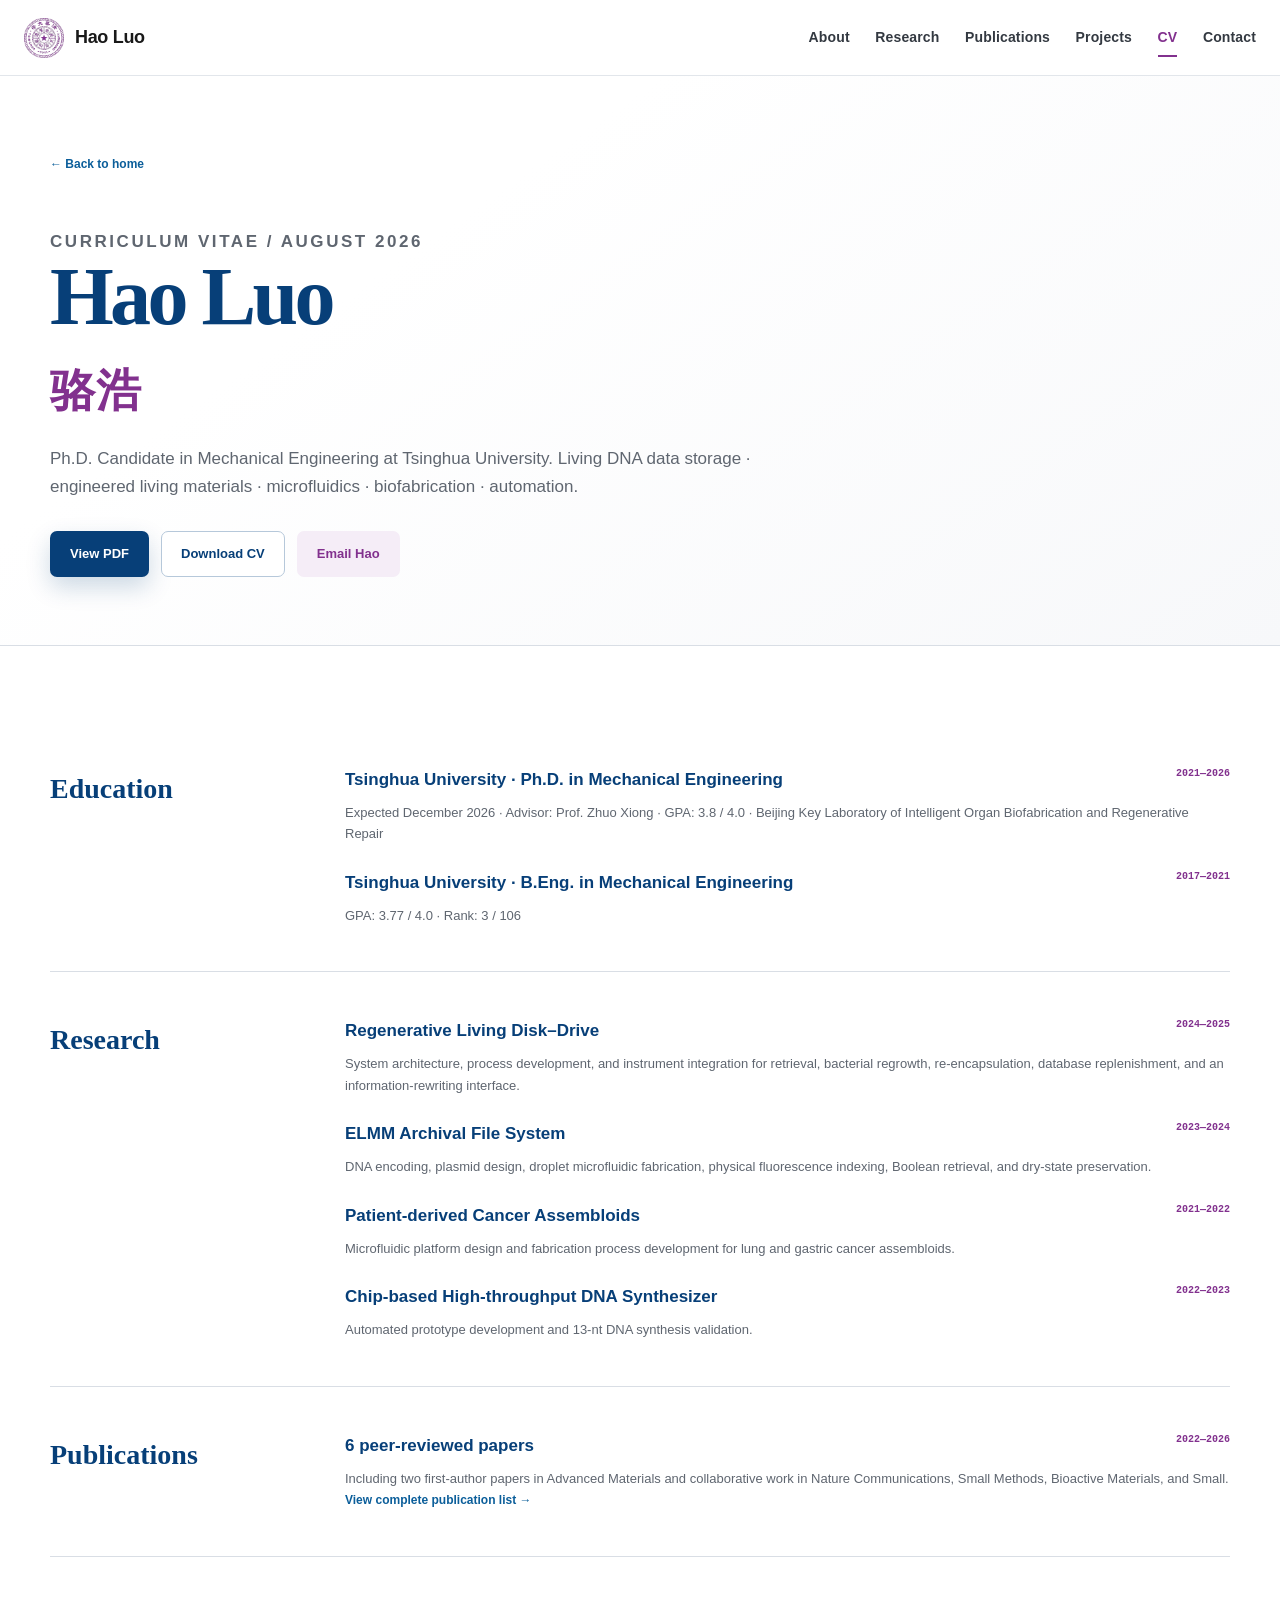
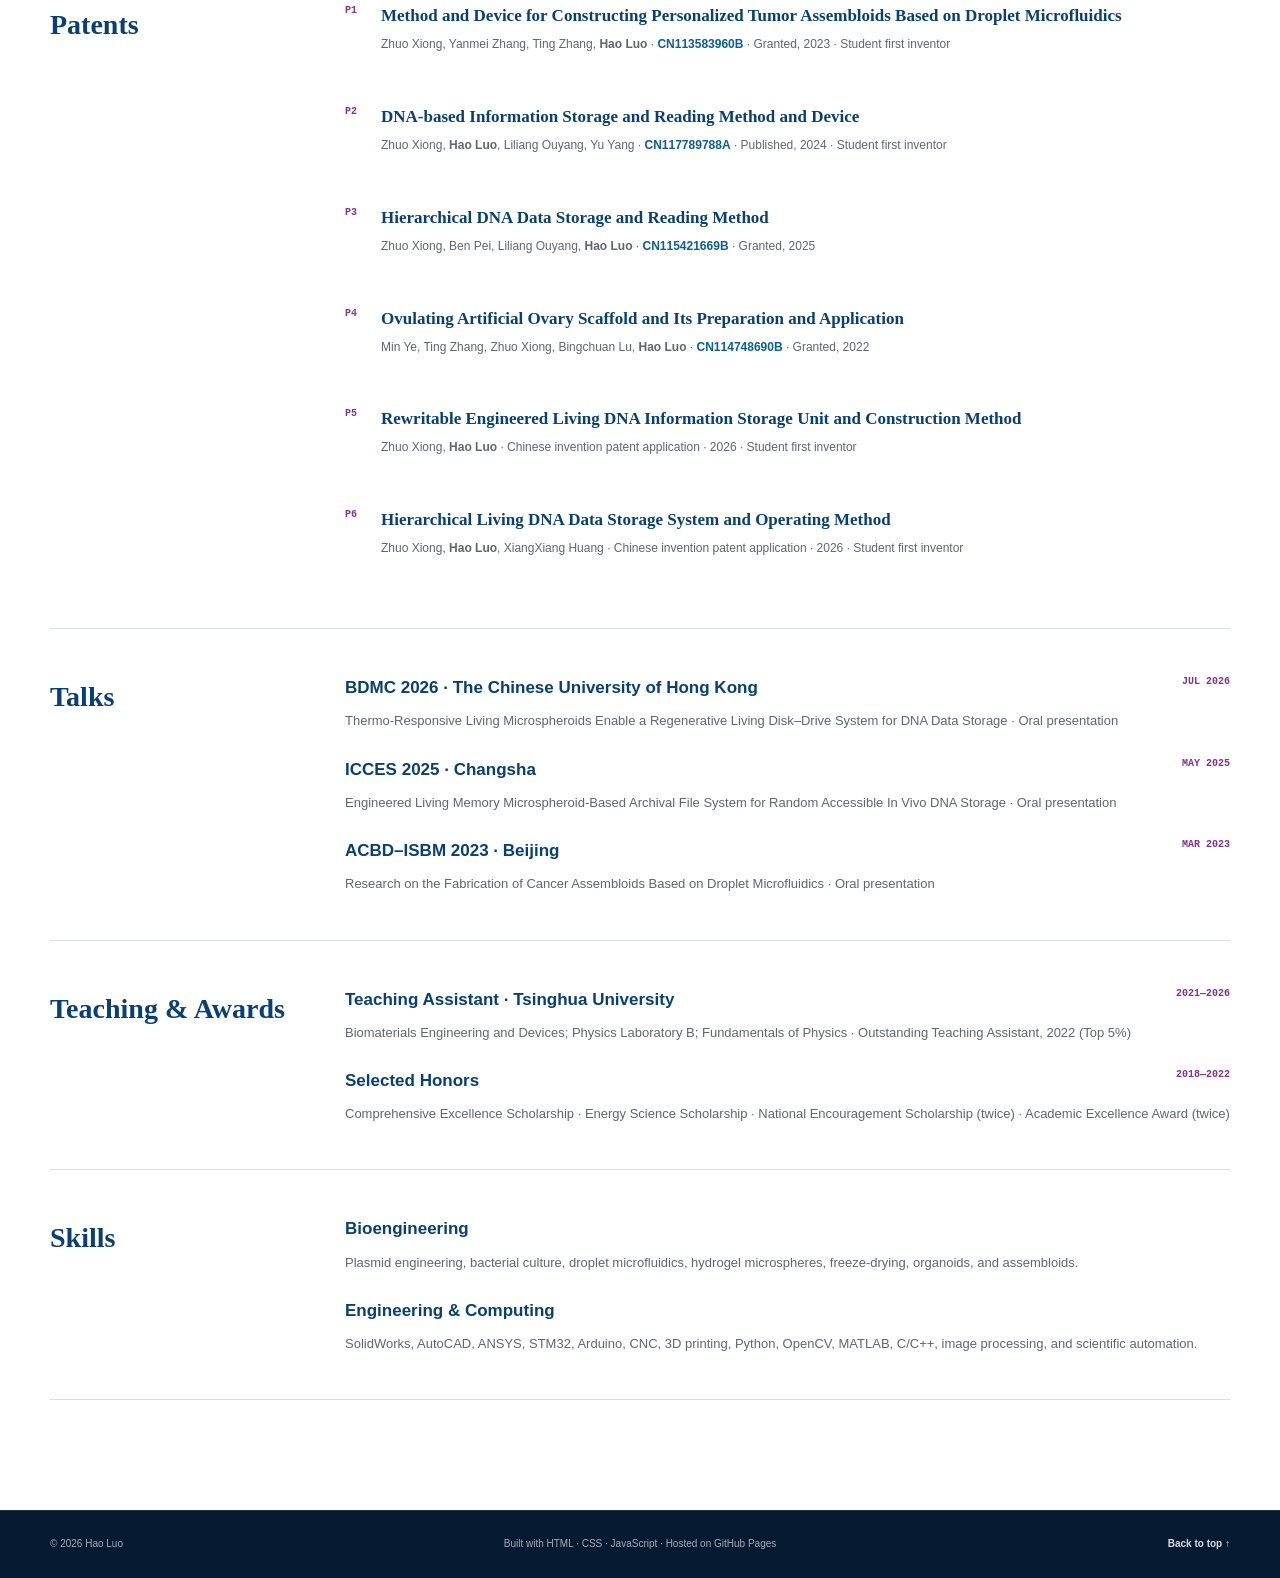
==== cv.html @ 3f329075 "Launch academic research portfolio" ====
<!doctype html>
<html lang="en">
<head>
  <meta charset="utf-8">
  <meta name="viewport" content="width=device-width, initial-scale=1">
  <title>Curriculum Vitae | Hao Luo</title>
  <meta name="description" content="Academic curriculum vitae of Hao Luo, Ph.D. candidate in Mechanical Engineering at Tsinghua University.">
  <link rel="canonical" href="https://charlie-99-max.github.io/cv.html">
  <link rel="icon" href="favicon.png" type="image/png">
  <link rel="stylesheet" href="css/style.css">
</head>
<body>
  <a class="skip-link" href="#main">Skip to content</a>
  <header class="site-header" id="top">
    <div class="nav-wrap">
      <a class="brand" href="index.html" aria-label="Hao Luo home"><img src="assets/images/tsinghua-seal.png" alt="Tsinghua University seal" width="42" height="42"><span>Hao Luo</span></a>
      <button class="menu-toggle" type="button" aria-expanded="false" aria-controls="site-nav"><span class="sr-only">Open menu</span><span></span><span></span><span></span></button>
      <nav class="site-nav" id="site-nav" aria-label="Primary navigation">
        <a href="index.html#about">About</a><a href="index.html#research">Research</a><a href="publications.html">Publications</a><a href="index.html#projects">Projects</a><a class="active" href="cv.html">CV</a><a href="index.html#contact">Contact</a>
      </nav>
    </div>
  </header>
  <main id="main">
    <section class="inner-hero">
      <div class="container reveal">
        <a class="back-link" href="index.html">← Back to home</a>
        <p class="section-index">Curriculum Vitae / August 2026</p>
        <h1>Hao Luo<br><span class="title-zh">骆浩</span></h1>
        <p>Ph.D. Candidate in Mechanical Engineering at Tsinghua University. Living DNA data storage · engineered living materials · microfluidics · biofabrication · automation.</p>
        <div class="cv-actions"><a class="button button-primary" href="assets/cv/Hao_Luo_CV_EN.pdf" target="_blank">View PDF</a><a class="button button-secondary" href="assets/cv/Hao_Luo_CV_EN.pdf" download>Download CV</a><a class="button button-text" href="mailto:longalonga888@163.com">Email Hao</a></div>
      </div>
    </section>
    <section class="inner-content">
      <div class="container">
        <section class="cv-section reveal"><h2>Education</h2><div class="cv-section-content"><article class="cv-entry"><h3>Tsinghua University · Ph.D. in Mechanical Engineering</h3><span class="cv-date">2021—2026</span><p>Expected December 2026 · Advisor: Prof. Zhuo Xiong · GPA: 3.8 / 4.0 · Beijing Key Laboratory of Intelligent Organ Biofabrication and Regenerative Repair</p></article><article class="cv-entry"><h3>Tsinghua University · B.Eng. in Mechanical Engineering</h3><span class="cv-date">2017—2021</span><p>GPA: 3.77 / 4.0 · Rank: 3 / 106</p></article></div></section>
        <section class="cv-section reveal"><h2>Research</h2><div class="cv-section-content"><article class="cv-entry"><h3>Regenerative Living Disk–Drive</h3><span class="cv-date">2024—2025</span><p>System architecture, process development, and instrument integration for retrieval, bacterial regrowth, re-encapsulation, database replenishment, and an information-rewriting interface.</p></article><article class="cv-entry"><h3>ELMM Archival File System</h3><span class="cv-date">2023—2024</span><p>DNA encoding, plasmid design, droplet microfluidic fabrication, physical fluorescence indexing, Boolean retrieval, and dry-state preservation.</p></article><article class="cv-entry"><h3>Patient-derived Cancer Assembloids</h3><span class="cv-date">2021—2022</span><p>Microfluidic platform design and fabrication process development for lung and gastric cancer assembloids.</p></article><article class="cv-entry"><h3>Chip-based High-throughput DNA Synthesizer</h3><span class="cv-date">2022—2023</span><p>Automated prototype development and 13-nt DNA synthesis validation.</p></article></div></section>
        <section class="cv-section reveal"><h2>Publications</h2><div class="cv-section-content"><article class="cv-entry"><h3>6 peer-reviewed papers</h3><span class="cv-date">2022—2026</span><p>Including two first-author papers in Advanced Materials and collaborative work in Nature Communications, Small Methods, Bioactive Materials, and Small. <a class="text-link" href="publications.html">View complete publication list →</a></p></article></div></section>
        <section class="cv-section reveal" id="patents"><h2>Patents</h2><div class="cv-section-content patent-list">
          <article class="patent-entry"><h3>Method and Device for Constructing Personalized Tumor Assembloids Based on Droplet Microfluidics</h3><p>Zhuo Xiong, Yanmei Zhang, Ting Zhang, <strong>Hao Luo</strong> · <a href="https://patents.google.com/patent/CN113583960B/en" target="_blank" rel="noopener">CN113583960B</a> · Granted, 2023 · Student first inventor</p></article>
          <article class="patent-entry"><h3>DNA-based Information Storage and Reading Method and Device</h3><p>Zhuo Xiong, <strong>Hao Luo</strong>, Liliang Ouyang, Yu Yang · <a href="https://patents.google.com/patent/CN117789788A/en" target="_blank" rel="noopener">CN117789788A</a> · Published, 2024 · Student first inventor</p></article>
          <article class="patent-entry"><h3>Hierarchical DNA Data Storage and Reading Method</h3><p>Zhuo Xiong, Ben Pei, Liliang Ouyang, <strong>Hao Luo</strong> · <a href="https://patents.google.com/patent/CN115421669B/en" target="_blank" rel="noopener">CN115421669B</a> · Granted, 2025</p></article>
          <article class="patent-entry"><h3>Ovulating Artificial Ovary Scaffold and Its Preparation and Application</h3><p>Min Ye, Ting Zhang, Zhuo Xiong, Bingchuan Lu, <strong>Hao Luo</strong> · <a href="https://patents.google.com/patent/CN114748690B/en" target="_blank" rel="noopener">CN114748690B</a> · Granted, 2022</p></article>
          <article class="patent-entry"><h3>Rewritable Engineered Living DNA Information Storage Unit and Construction Method</h3><p>Zhuo Xiong, <strong>Hao Luo</strong> · Chinese invention patent application · 2026 · Student first inventor</p></article>
          <article class="patent-entry"><h3>Hierarchical Living DNA Data Storage System and Operating Method</h3><p>Zhuo Xiong, <strong>Hao Luo</strong>, XiangXiang Huang · Chinese invention patent application · 2026 · Student first inventor</p></article>
        </div></section>
        <section class="cv-section reveal"><h2>Talks</h2><div class="cv-section-content"><article class="cv-entry"><h3>BDMC 2026 · The Chinese University of Hong Kong</h3><span class="cv-date">JUL 2026</span><p>Thermo-Responsive Living Microspheroids Enable a Regenerative Living Disk–Drive System for DNA Data Storage · Oral presentation</p></article><article class="cv-entry"><h3>ICCES 2025 · Changsha</h3><span class="cv-date">MAY 2025</span><p>Engineered Living Memory Microspheroid-Based Archival File System for Random Accessible In Vivo DNA Storage · Oral presentation</p></article><article class="cv-entry"><h3>ACBD–ISBM 2023 · Beijing</h3><span class="cv-date">MAR 2023</span><p>Research on the Fabrication of Cancer Assembloids Based on Droplet Microfluidics · Oral presentation</p></article></div></section>
        <section class="cv-section reveal"><h2>Teaching & Awards</h2><div class="cv-section-content"><article class="cv-entry"><h3>Teaching Assistant · Tsinghua University</h3><span class="cv-date">2021—2026</span><p>Biomaterials Engineering and Devices; Physics Laboratory B; Fundamentals of Physics · Outstanding Teaching Assistant, 2022 (Top 5%)</p></article><article class="cv-entry"><h3>Selected Honors</h3><span class="cv-date">2018—2022</span><p>Comprehensive Excellence Scholarship · Energy Science Scholarship · National Encouragement Scholarship (twice) · Academic Excellence Award (twice)</p></article></div></section>
        <section class="cv-section reveal"><h2>Skills</h2><div class="cv-section-content"><article class="cv-entry"><h3>Bioengineering</h3><p>Plasmid engineering, bacterial culture, droplet microfluidics, hydrogel microspheres, freeze-drying, organoids, and assembloids.</p></article><article class="cv-entry"><h3>Engineering & Computing</h3><p>SolidWorks, AutoCAD, ANSYS, STM32, Arduino, CNC, 3D printing, Python, OpenCV, MATLAB, C/C++, image processing, and scientific automation.</p></article></div></section>
      </div>
    </section>
  </main>
  <footer class="site-footer"><div class="container footer-grid"><p>© 2026 Hao Luo</p><p>Built with HTML · CSS · JavaScript <span>·</span> Hosted on GitHub Pages</p><a href="#top">Back to top ↑</a></div></footer>
  <script src="js/main.js" defer></script>
</body>
</html>
---- css/style.css ----
:root {
  --purple: #82318e;
  --purple-deep: #5d1f68;
  --purple-soft: #f5edf7;
  --blue: #073f78;
  --link: #0b5e9a;
  --ink: #191919;
  --muted: #5f6670;
  --line: #d9dee5;
  --line-dark: #c7cdd6;
  --surface: #f7f8fa;
  --white: #fff;
  --gold: #b68125;
  --cyan: #267c89;
  --shadow: 0 24px 60px rgba(7, 30, 58, .09);
  --shadow-soft: 0 12px 32px rgba(7, 30, 58, .065);
  --radius: 22px;
  --container: 1180px;
}

* { box-sizing: border-box; }
html { scroll-behavior: smooth; scroll-padding-top: 88px; }
body {
  margin: 0;
  color: var(--ink);
  background: var(--white);
  font-family: Inter, ui-sans-serif, -apple-system, BlinkMacSystemFont, "Segoe UI", "PingFang SC", "Microsoft YaHei", Arial, sans-serif;
  font-size: 16px;
  line-height: 1.65;
  -webkit-font-smoothing: antialiased;
  text-rendering: optimizeLegibility;
}

img { display: block; max-width: 100%; }
a { color: inherit; text-decoration: none; }
button, input, textarea { font: inherit; }
button { color: inherit; }
::selection { color: var(--white); background: var(--purple); }

.container { width: min(calc(100% - 48px), var(--container)); margin-inline: auto; }
.sr-only {
  position: absolute; width: 1px; height: 1px; padding: 0; margin: -1px;
  overflow: hidden; clip: rect(0, 0, 0, 0); white-space: nowrap; border: 0;
}
.skip-link {
  position: fixed; z-index: 1000; top: 10px; left: 10px; padding: 10px 16px;
  color: var(--white); background: var(--blue); border-radius: 6px; transform: translateY(-150%);
}
.skip-link:focus { transform: translateY(0); }

.site-header {
  position: fixed; z-index: 100; inset: 0 0 auto; height: 76px;
  background: rgba(255, 255, 255, .9); border-bottom: 1px solid rgba(217, 222, 229, .75);
  backdrop-filter: blur(18px); -webkit-backdrop-filter: blur(18px);
  transition: box-shadow .25s ease, height .25s ease;
}
.site-header.scrolled { height: 68px; box-shadow: 0 8px 30px rgba(13, 28, 46, .07); }
.nav-wrap { width: min(calc(100% - 48px), 1280px); height: 100%; margin-inline: auto; display: flex; align-items: center; gap: 30px; }
.brand { display: inline-flex; align-items: center; gap: 11px; margin-right: auto; font-weight: 760; letter-spacing: -.02em; }
.brand img { width: 40px; height: 40px; object-fit: contain; }
.brand span { font-size: 18px; }
.site-nav { display: flex; align-items: center; gap: clamp(18px, 2vw, 30px); }
.site-nav a { position: relative; color: #333941; font-size: 14px; font-weight: 620; letter-spacing: .01em; }
.site-nav a::after { content: ""; position: absolute; right: 0; bottom: -8px; left: 0; height: 2px; background: var(--purple); transform: scaleX(0); transition: transform .2s ease; }
.site-nav a:hover, .site-nav a.active { color: var(--purple); }
.site-nav a:hover::after, .site-nav a.active::after { transform: scaleX(1); }
.language-switch { display: inline-flex; align-items: center; gap: 5px; margin-left: 8px; color: #90959d; font-size: 12px; }
.lang-button { padding: 5px 2px; color: #8a9099; background: transparent; border: 0; cursor: pointer; font-size: 12px; font-weight: 700; }
.lang-button:hover, .lang-button.active { color: var(--purple); }
.menu-toggle { display: none; width: 42px; height: 42px; padding: 9px; background: transparent; border: 0; cursor: pointer; }
.menu-toggle > span:not(.sr-only) { display: block; width: 22px; height: 2px; margin: 5px auto; background: var(--ink); transition: transform .2s ease, opacity .2s ease; }

.hero { position: relative; min-height: max(730px, 100svh); padding: 150px 0 90px; overflow: hidden; background: linear-gradient(145deg, #fff 40%, #f8fafc 100%); }
.hero::before {
  content: ""; position: absolute; inset: 0; opacity: .26; pointer-events: none;
  background-image: linear-gradient(rgba(7, 63, 120, .09) 1px, transparent 1px), linear-gradient(90deg, rgba(7, 63, 120, .09) 1px, transparent 1px);
  background-size: 58px 58px; mask-image: linear-gradient(to right, transparent 0, black 56%, transparent 100%);
}
.hero-glow { position: absolute; border-radius: 50%; filter: blur(2px); pointer-events: none; }
.hero-glow-one { top: 14%; right: 3%; width: 410px; height: 410px; background: radial-gradient(circle, rgba(130, 49, 142, .12), transparent 68%); }
.hero-glow-two { bottom: -100px; left: 25%; width: 440px; height: 440px; background: radial-gradient(circle, rgba(11, 94, 154, .09), transparent 70%); }
.hero-grid { position: relative; z-index: 2; display: grid; grid-template-columns: minmax(0, 1.25fr) minmax(330px, .75fr); gap: clamp(60px, 9vw, 125px); align-items: center; }
.eyebrow, .section-index { margin: 0 0 18px; color: var(--purple); font-size: 12px; font-weight: 780; letter-spacing: .15em; text-transform: uppercase; }
.hero h1 { margin: 0; font-family: Georgia, "Times New Roman", "Noto Serif SC", serif; font-size: clamp(58px, 7.2vw, 92px); font-weight: 600; line-height: .95; letter-spacing: -.055em; }
.hero h1 > span { display: inline-block; margin-left: 13px; color: var(--purple); font-family: "Songti SC", "Noto Serif SC", Georgia, serif; font-size: .37em; font-weight: 600; letter-spacing: .03em; vertical-align: .34em; }
.hero-role { margin: 26px 0 22px; color: var(--blue); font-size: clamp(19px, 2.1vw, 25px); font-weight: 630; line-height: 1.45; letter-spacing: -.015em; white-space: pre-line; }
.hero-focus { display: flex; align-items: center; gap: 10px; width: max-content; max-width: 100%; margin-top: 26px; color: var(--purple-deep); font-size: clamp(17px, 1.8vw, 22px); font-weight: 760; }
.focus-dot { position: relative; width: 11px; height: 11px; flex: none; background: var(--purple); border-radius: 50%; box-shadow: 0 0 0 6px var(--purple-soft); }
.hero-keywords { margin: 10px 0 0; color: var(--muted); font-size: 14px; font-weight: 570; letter-spacing: .025em; }
.hero-statement { max-width: 660px; margin: 28px 0 0; color: #393f48; font-family: Georgia, "Times New Roman", serif; font-size: clamp(19px, 2vw, 24px); line-height: 1.48; letter-spacing: -.014em; }
.hero-actions { display: flex; flex-wrap: wrap; align-items: center; gap: 12px; margin-top: 34px; }
.button { display: inline-flex; align-items: center; justify-content: center; min-height: 46px; padding: 11px 19px; border: 1px solid transparent; border-radius: 7px; font-size: 13px; font-weight: 720; transition: transform .2s ease, box-shadow .2s ease, background .2s ease, color .2s ease; }
.button:hover { transform: translateY(-2px); }
.button-primary { color: var(--white); background: var(--blue); box-shadow: 0 10px 24px rgba(7, 63, 120, .2); }
.button-primary:hover { background: #052f5b; box-shadow: 0 14px 32px rgba(7, 63, 120, .25); }
.button-secondary { color: var(--blue); background: var(--white); border-color: #b6c8da; }
.button-secondary:hover { border-color: var(--blue); }
.button-text { color: var(--purple); background: var(--purple-soft); }
.button-text:hover { background: #ebdaef; }
.social-links { display: flex; flex-wrap: wrap; gap: 10px 22px; margin-top: 28px; }
.social-links a { color: #545b65; font-size: 12px; font-weight: 660; }
.social-links a span { color: var(--link); }
.social-links a:hover { color: var(--link); }
.hero-visual { position: relative; justify-self: end; width: min(100%, 385px); }
.portrait-frame { position: relative; min-height: 490px; padding: 46px 26px 0; overflow: hidden; background: linear-gradient(160deg, #f3f6f9, #fff 72%); border: 1px solid var(--line); border-radius: 190px 190px 28px 28px; box-shadow: var(--shadow); }
.portrait-frame::before { content: ""; position: absolute; inset: 0; border: 1px solid rgba(130, 49, 142, .28); border-radius: inherit; transform: translate(12px, 12px); z-index: -1; }
.portrait-frame img { position: absolute; z-index: 2; right: 50%; bottom: 0; width: 278px; max-width: 80%; height: auto; transform: translateX(50%); filter: saturate(.86) contrast(1.02); }
.portrait-backdrop { position: absolute; inset: 0; color: rgba(7, 63, 120, .15); font-family: ui-monospace, SFMono-Regular, Menlo, monospace; font-size: 12px; font-weight: 700; letter-spacing: .12em; }
.portrait-backdrop::before, .portrait-backdrop::after { content: ""; position: absolute; border: 1px solid rgba(130, 49, 142, .14); border-radius: 50%; }
.portrait-backdrop::before { width: 270px; height: 270px; top: 74px; left: 55px; }
.portrait-backdrop::after { width: 210px; height: 210px; top: 104px; left: 85px; }
.portrait-backdrop span { position: absolute; }
.portrait-backdrop span:nth-child(1) { top: 17%; left: 8%; writing-mode: vertical-rl; }
.portrait-backdrop span:nth-child(2) { top: 10%; right: 10%; color: rgba(130, 49, 142, .19); }
.portrait-backdrop span:nth-child(3) { bottom: 31%; right: 6%; }
.portrait-backdrop span:nth-child(4) { bottom: 12%; left: 6%; color: rgba(130, 49, 142, .19); }
.hero-caption { display: flex; align-items: center; gap: 12px; width: 88%; margin: -2px auto 0; padding: 15px 18px; background: var(--white); border: 1px solid var(--line); border-radius: 0 0 14px 14px; box-shadow: var(--shadow-soft); }
.hero-caption img { width: 42px; height: 42px; flex: none; }
.hero-caption div { display: grid; }
.hero-caption strong { color: var(--purple); font-size: 12px; }
.hero-caption span { color: var(--muted); font-size: 10px; }
.scroll-cue { position: absolute; z-index: 3; bottom: 28px; left: 50%; width: 26px; height: 40px; border: 1px solid #abb3bd; border-radius: 16px; transform: translateX(-50%); }
.scroll-cue span { position: absolute; top: 8px; left: 50%; width: 4px; height: 7px; background: var(--purple); border-radius: 5px; transform: translateX(-50%); animation: scrollCue 1.8s infinite; }
@keyframes scrollCue { 0% { opacity: 0; transform: translate(-50%, -3px); } 35% { opacity: 1; } 100% { opacity: 0; transform: translate(-50%, 10px); } }

.section { padding: 100px 0; }
.section-about { padding-top: 112px; }
.about-grid { display: grid; grid-template-columns: .38fr 1fr; gap: clamp(45px, 8vw, 120px); }
.section-heading h2 { margin: 0; color: var(--blue); font-family: Georgia, "Times New Roman", "Noto Serif SC", serif; font-size: clamp(38px, 4.8vw, 60px); font-weight: 600; line-height: 1.08; letter-spacing: -.035em; }
.section-heading-row { display: flex; align-items: end; justify-content: space-between; gap: 40px; margin-bottom: 48px; }
.section-intro { max-width: 400px; margin: 0 0 5px; color: var(--muted); font-family: Georgia, "Times New Roman", serif; font-size: 17px; line-height: 1.55; }
.about-copy > p { margin: 0; color: #323841; font-family: Georgia, "Times New Roman", "Noto Serif SC", serif; font-size: clamp(19px, 2.15vw, 25px); line-height: 1.6; letter-spacing: -.012em; }
.research-chain { display: flex; flex-wrap: wrap; align-items: center; gap: 10px; margin-top: 38px; padding-top: 26px; border-top: 1px solid var(--line); }
.research-chain span { padding: 7px 11px; color: var(--blue); background: #f0f5fa; border-radius: 5px; font-size: 11px; font-weight: 730; letter-spacing: .04em; text-transform: uppercase; }
.research-chain i { color: #a2a9b2; font-style: normal; }

.stats-band { padding: 35px 0; background: var(--blue); }
.stats-grid { display: grid; grid-template-columns: repeat(4, 1fr); }
.stat { min-height: 110px; padding: 17px 28px; border-left: 1px solid rgba(255, 255, 255, .2); }
.stat:last-child { border-right: 1px solid rgba(255, 255, 255, .2); }
.stat strong { display: block; color: var(--white); font-family: Georgia, "Times New Roman", serif; font-size: 40px; font-weight: 500; line-height: 1.1; }
.stat span { display: block; max-width: 180px; margin-top: 8px; color: rgba(255, 255, 255, .72); font-size: 11px; font-weight: 660; line-height: 1.4; letter-spacing: .06em; text-transform: uppercase; }

.interest-grid { display: grid; grid-template-columns: repeat(4, 1fr); gap: 16px; }
.interest-card { position: relative; min-height: 300px; padding: 25px 23px; overflow: hidden; background: var(--white); border: 1px solid var(--line); border-radius: 14px; transition: transform .25s ease, box-shadow .25s ease, border-color .25s ease; }
.interest-card:hover { transform: translateY(-6px); border-color: #bdc7d2; box-shadow: var(--shadow-soft); }
.card-number { color: #8c929b; font: 700 11px/1 ui-monospace, SFMono-Regular, monospace; letter-spacing: .06em; }
.card-mark { position: absolute; top: 56px; left: 23px; width: 64px; height: 64px; border: 1px solid currentColor; border-radius: 50%; opacity: .75; }
.card-mark::before, .card-mark::after { content: ""; position: absolute; border: 1px solid currentColor; border-radius: 50%; }
.card-mark::before { width: 34px; height: 34px; top: 13px; left: 13px; }
.card-mark::after { width: 7px; height: 7px; top: 27px; left: 27px; background: currentColor; }
.mark-purple { color: var(--purple); }
.mark-blue { color: var(--blue); border-radius: 4px 50% 50%; transform: rotate(12deg); }
.mark-cyan { color: var(--cyan); border-radius: 50% 4px 50% 50%; transform: rotate(-12deg); }
.mark-gold { color: var(--gold); border-style: dashed; }
.interest-card h3 { margin: 122px 0 12px; color: var(--blue); font-size: 18px; line-height: 1.35; }
.interest-card p { margin: 0; color: var(--muted); font-size: 12px; line-height: 1.8; }

.highlights-section { background: var(--surface); }
.highlight { display: grid; grid-template-columns: minmax(0, 1.05fr) minmax(360px, .95fr); gap: 0; margin-bottom: 34px; overflow: hidden; background: var(--white); border: 1px solid var(--line); border-radius: var(--radius); box-shadow: 0 8px 35px rgba(7, 30, 58, .035); }
.highlight:last-child { margin-bottom: 0; }
.highlight-reverse .highlight-media { order: 2; }
.highlight-reverse .highlight-copy { order: 1; }
.highlight-media { position: relative; min-height: 550px; overflow: hidden; background: #edf1f5; }
.highlight-media img { width: 100%; height: 100%; object-fit: contain; padding: 18px; mix-blend-mode: multiply; transition: transform .6s cubic-bezier(.2, .7, .2, 1); }
.highlight:hover .highlight-media img { transform: scale(1.02); }
.highlight:first-of-type .highlight-media img { object-position: center top; }
.image-credit { position: absolute; bottom: 13px; left: 14px; padding: 6px 9px; color: #5e6670; background: rgba(255, 255, 255, .91); border: 1px solid rgba(217, 222, 229, .9); border-radius: 5px; font-size: 9px; font-weight: 700; letter-spacing: .05em; }
.highlight-copy { display: flex; flex-direction: column; justify-content: center; padding: clamp(36px, 5vw, 62px); }
.highlight-number { margin-bottom: 20px; color: var(--purple); font-size: 10px; font-weight: 800; letter-spacing: .13em; text-transform: uppercase; }
.highlight h3 { margin: 0; color: var(--blue); font-family: Georgia, "Times New Roman", serif; font-size: clamp(30px, 3.3vw, 45px); font-weight: 600; line-height: 1.08; letter-spacing: -.035em; }
.highlight-subtitle { margin: 18px 0 0; color: var(--purple); font-size: 15px; font-weight: 680; line-height: 1.45; }
.highlight-copy > p:not(.highlight-subtitle) { margin: 18px 0 0; color: #4e5660; font-size: 14px; line-height: 1.75; }
.process-line { display: flex; flex-wrap: wrap; align-items: center; gap: 7px; margin-top: 23px; }
.process-line span { padding: 6px 8px; color: var(--blue); background: #edf4fa; border-radius: 4px; font-size: 9px; font-weight: 800; letter-spacing: .04em; text-transform: uppercase; }
.process-line i { color: #9aa3ad; font-style: normal; }
.metric-row { display: grid; grid-template-columns: repeat(3, 1fr); gap: 1px; margin-top: 25px; background: var(--line); border: 1px solid var(--line); }
.metric-row > span { min-height: 94px; padding: 12px 11px; background: var(--white); }
.metric-row strong { display: block; color: var(--blue); font-family: Georgia, serif; font-size: 25px; font-weight: 500; line-height: 1.1; }
.metric-row small { display: block; margin-top: 7px; color: var(--muted); font-size: 8px; font-weight: 700; line-height: 1.4; letter-spacing: .04em; text-transform: uppercase; }
.inline-links { display: flex; flex-wrap: wrap; gap: 20px; margin-top: 25px; }
.inline-links a, .text-link { color: var(--link); font-size: 12px; font-weight: 750; }
.inline-links a:hover, .text-link:hover { text-decoration: underline; text-underline-offset: 4px; }
.feature-list { display: grid; gap: 10px; margin: 23px 0 0; padding: 0; list-style: none; }
.feature-list li { position: relative; padding-left: 20px; color: #4e5660; font-size: 13px; }
.feature-list li::before { content: ""; position: absolute; top: .67em; left: 1px; width: 7px; height: 7px; background: var(--purple); border-radius: 50%; }
.contribution-note { display: grid; gap: 4px; margin-top: 25px; padding: 15px 17px; background: var(--purple-soft); border-left: 3px solid var(--purple); }
.contribution-note strong { color: var(--purple-deep); font-size: 10px; letter-spacing: .1em; text-transform: uppercase; }
.contribution-note span { color: #545b65; font-size: 13px; }

.publication-list { border-top: 1px solid var(--line-dark); }
.publication-item { display: grid; grid-template-columns: 125px 1fr; gap: 35px; padding: 40px 5px; border-bottom: 1px solid var(--line); }
.pub-year { color: var(--purple); font: 700 13px/1.4 ui-monospace, SFMono-Regular, monospace; }
.pub-meta { display: flex; flex-wrap: wrap; align-items: center; gap: 12px; color: var(--muted); font-size: 11px; font-weight: 660; letter-spacing: .04em; text-transform: uppercase; }
.tag { display: inline-flex; padding: 5px 7px; color: var(--white); background: var(--purple); border-radius: 4px; font-size: 9px; font-weight: 800; letter-spacing: .08em; }
.pub-main h3 { max-width: 900px; margin: 13px 0 10px; color: var(--blue); font-family: Georgia, "Times New Roman", serif; font-size: clamp(22px, 2.5vw, 31px); font-weight: 600; line-height: 1.3; letter-spacing: -.02em; }
.pub-main p { margin: 0 0 11px; color: var(--muted); font-size: 13px; }
.pub-main p strong { color: var(--ink); }
.pub-main > a { color: var(--link); font: 700 11px/1.4 ui-monospace, SFMono-Regular, monospace; }
.section-link { flex: none; margin-bottom: 9px; color: var(--link); font-size: 13px; font-weight: 740; }
.section-link:hover { text-decoration: underline; text-underline-offset: 5px; }

.project-grid { display: grid; grid-template-columns: repeat(2, 1fr); gap: 18px; }
.project-card { display: flex; flex-direction: column; min-height: 320px; padding: 29px; background: var(--white); border: 1px solid var(--line); border-radius: 14px; transition: transform .25s ease, box-shadow .25s ease; }
.project-card:hover { transform: translateY(-4px); box-shadow: var(--shadow-soft); }
.project-wide { grid-column: 1 / -1; min-height: 280px; background: linear-gradient(112deg, #f7f3f8 0, #fff 60%); border-color: #dfcce2; }
.project-top { display: flex; justify-content: space-between; gap: 15px; color: #7c848e; font: 700 10px/1.4 ui-monospace, SFMono-Regular, monospace; letter-spacing: .08em; }
.project-type { color: var(--purple); }
.project-card h3 { margin: auto 0 13px; color: var(--blue); font-family: Georgia, "Times New Roman", serif; font-size: 29px; font-weight: 600; line-height: 1.15; letter-spacing: -.025em; }
.project-card p { max-width: 790px; margin: 0; color: var(--muted); font-size: 13px; }
.chip-row { display: flex; flex-wrap: wrap; gap: 7px; margin-top: 21px; }
.chip-row span { padding: 5px 8px; color: #46515d; background: #f1f3f6; border-radius: 4px; font-size: 9px; font-weight: 700; letter-spacing: .04em; text-transform: uppercase; }

.experience-section { background: var(--surface); }
.split-layout { display: grid; grid-template-columns: 1fr 1fr; gap: clamp(55px, 9vw, 120px); }
.split-layout .section-heading { margin-bottom: 42px; }
.timeline { position: relative; padding-left: 30px; }
.timeline::before { content: ""; position: absolute; top: 6px; bottom: 8px; left: 5px; width: 1px; background: #bfc7d0; }
.timeline article { position: relative; padding-bottom: 42px; }
.timeline article:last-child { padding-bottom: 0; }
.timeline article::before { content: ""; position: absolute; top: 5px; left: -30px; width: 11px; height: 11px; background: var(--white); border: 3px solid var(--purple); border-radius: 50%; }
.timeline-date, .talk-list article > span { color: var(--purple); font: 750 10px/1.4 ui-monospace, SFMono-Regular, monospace; letter-spacing: .07em; text-transform: uppercase; }
.timeline h3 { margin: 8px 0 3px; color: var(--blue); font-family: Georgia, serif; font-size: 25px; }
.timeline p { margin: 0 0 3px; color: #454c55; font-size: 14px; }
.timeline small { color: var(--muted); font-size: 11px; }
.talk-list { border-top: 1px solid var(--line-dark); }
.talk-list article { padding: 22px 0; border-bottom: 1px solid var(--line); }
.talk-list h3 { margin: 8px 0 8px; color: var(--blue); font-family: Georgia, serif; font-size: 18px; font-weight: 600; line-height: 1.35; }
.talk-list p { margin: 0; color: var(--muted); font-size: 11px; }

.compact-section { padding-top: 95px; }
.three-column-info { display: grid; grid-template-columns: repeat(3, 1fr); border-top: 1px solid var(--line-dark); border-bottom: 1px solid var(--line-dark); }
.info-column { padding: 32px 30px 35px 0; }
.info-column + .info-column { padding-left: 30px; border-left: 1px solid var(--line); }
.info-column h3 { margin: 0 0 25px; color: var(--purple); font-size: 11px; letter-spacing: .12em; text-transform: uppercase; }
.info-entry { display: grid; gap: 3px; margin-bottom: 20px; }
.info-entry strong { color: var(--blue); font-family: Georgia, serif; font-size: 16px; line-height: 1.35; }
.info-entry span { color: var(--muted); font-size: 11px; }
.info-entry small { color: var(--purple); font-size: 10px; font-weight: 700; }

.media-section { background: var(--surface); }
.media-grid { display: grid; grid-template-columns: repeat(4, 1fr); gap: 14px; }
.media-card { display: flex; flex-direction: column; min-height: 260px; padding: 24px; background: var(--white); border: 1px solid var(--line); border-radius: 12px; transition: transform .2s ease, border-color .2s ease, box-shadow .2s ease; }
.media-card:hover { transform: translateY(-5px); border-color: #b7c4d2; box-shadow: var(--shadow-soft); }
.media-card span { color: var(--purple); font-size: 9px; font-weight: 780; letter-spacing: .1em; text-transform: uppercase; }
.media-card h3 { margin: auto 0 20px; color: var(--blue); font-family: Georgia, serif; font-size: 20px; font-weight: 600; line-height: 1.35; }
.media-card i { color: var(--link); font-size: 11px; font-style: normal; font-weight: 750; }

.skills-section { padding-bottom: 110px; }
.skills-section .section-heading { margin-bottom: 48px; }
.skills-grid { display: grid; grid-template-columns: repeat(3, 1fr); gap: 45px; }
.skill-group { padding-top: 23px; border-top: 3px solid var(--blue); }
.skill-group:nth-child(2) { border-color: var(--purple); }
.skill-group:nth-child(3) { border-color: var(--cyan); }
.skill-group h3 { margin: 0 0 12px; color: var(--blue); font-size: 18px; }
.skill-group p { margin: 0; color: var(--muted); font-size: 13px; line-height: 1.85; }

.contact-section { padding: 90px 0; color: var(--white); background: var(--blue); }
.contact-grid { display: grid; grid-template-columns: 1fr .8fr; gap: clamp(50px, 9vw, 120px); align-items: center; }
.section-index.light { color: #d9b4df; }
.contact-section h2 { max-width: 610px; margin: 0; font-family: Georgia, "Times New Roman", "Noto Serif SC", serif; font-size: clamp(42px, 5.6vw, 69px); font-weight: 500; line-height: 1.04; letter-spacing: -.04em; }
.contact-section > .container > div:first-child > p:last-child { max-width: 650px; margin: 25px 0 0; color: rgba(255, 255, 255, .68); font-size: 15px; }
.contact-card { padding: 32px; color: var(--ink); background: var(--white); border-radius: 14px; box-shadow: 0 18px 50px rgba(0, 0, 0, .15); }
.contact-card > p { display: grid; gap: 3px; margin: 0 0 25px; }
.contact-card strong { color: var(--blue); font-family: Georgia, serif; font-size: 23px; }
.contact-card > p span { color: var(--muted); font-size: 11px; }
.contact-email { display: flex; align-items: center; justify-content: space-between; gap: 20px; padding: 15px 0; color: var(--purple); border-top: 1px solid var(--line); border-bottom: 1px solid var(--line); font-size: 14px; font-weight: 720; }
.contact-links { display: flex; flex-wrap: wrap; gap: 10px 18px; margin-top: 20px; }
.contact-links a { color: var(--link); font-size: 10px; font-weight: 750; letter-spacing: .04em; text-transform: uppercase; }

.site-footer { padding: 25px 0; color: #a6adb5; background: #061b31; border-top: 1px solid rgba(255, 255, 255, .1); }
.footer-grid { display: grid; grid-template-columns: 1fr auto 1fr; align-items: center; gap: 25px; }
.footer-grid p { margin: 0; font-size: 10px; }
.footer-grid p:nth-child(2) { text-align: center; }
.footer-grid > a { justify-self: end; color: #d7dde3; font-size: 10px; font-weight: 700; }

.reveal { opacity: 0; transform: translateY(18px); transition: opacity .65s ease, transform .65s ease; transition-delay: var(--delay, 0ms); }
.reveal.visible { opacity: 1; transform: translateY(0); }

/* Inner pages */
.inner-hero { padding: 150px 0 68px; background: linear-gradient(145deg, #fff 35%, var(--surface)); border-bottom: 1px solid var(--line); }
.inner-hero .back-link { display: inline-block; margin-bottom: 28px; color: var(--link); font-size: 12px; font-weight: 720; }
.inner-hero h1 { max-width: 850px; margin: 0; color: var(--blue); font-family: Georgia, serif; font-size: clamp(50px, 7vw, 82px); font-weight: 600; line-height: 1; letter-spacing: -.045em; }
.inner-hero p { max-width: 730px; margin: 25px 0 0; color: var(--muted); font-size: 17px; }
.inner-content { padding: 75px 0 110px; }
.all-pubs .publication-item { grid-template-columns: 110px 1fr; }
.all-pubs .pub-main h3 { font-size: clamp(21px, 2.25vw, 28px); }
.all-pubs .pub-year { display: grid; align-content: start; justify-items: start; gap: 9px; }
.all-pubs .pub-year small { color: var(--muted); font-size: 10px; }
.journal-monogram { display: grid; place-items: center; width: 58px; height: 58px; color: var(--white); background: var(--purple); border-radius: 8px; font-family: Georgia, serif; font-size: 20px; font-weight: 700; letter-spacing: -.02em; box-shadow: 0 8px 20px rgba(130, 49, 142, .18); }
.journal-blue { background: var(--blue); box-shadow: 0 8px 20px rgba(7, 63, 120, .18); }
.journal-cyan { background: var(--cyan); box-shadow: 0 8px 20px rgba(38, 124, 137, .18); }
.title-zh { color: var(--purple); font-family: "Songti SC", "Noto Serif SC", serif; font-size: .55em; letter-spacing: .03em; }
.cv-actions { display: flex; flex-wrap: wrap; gap: 12px; margin-top: 30px; }
.cv-section { display: grid; grid-template-columns: 240px 1fr; gap: 55px; padding: 45px 0; border-bottom: 1px solid var(--line); }
.cv-section h2 { margin: 0; color: var(--blue); font-family: Georgia, serif; font-size: 28px; }
.cv-section-content { display: grid; gap: 24px; }
.cv-entry { display: grid; grid-template-columns: 1fr auto; gap: 8px 25px; }
.cv-entry h3 { margin: 0; color: var(--blue); font-size: 17px; }
.cv-entry .cv-date { color: var(--purple); font: 700 10px/1.5 ui-monospace, monospace; }
.cv-entry p { grid-column: 1 / -1; margin: 0; color: var(--muted); font-size: 13px; }
.patent-list { counter-reset: patent; }
.patent-entry { position: relative; padding: 0 0 24px 36px; }
.patent-entry::before { counter-increment: patent; content: "P" counter(patent); position: absolute; top: 1px; left: 0; color: var(--purple); font: 800 10px/1.5 ui-monospace, monospace; }
.patent-entry h3 { margin: 0 0 5px; color: var(--blue); font-family: Georgia, serif; font-size: 17px; }
.patent-entry p { margin: 0; color: var(--muted); font-size: 12px; }
.patent-entry a { color: var(--link); font-weight: 700; }

@media (max-width: 1020px) {
  .site-nav { gap: 17px; }
  .hero-grid { grid-template-columns: minmax(0, 1.15fr) minmax(280px, .7fr); gap: 48px; }
  .portrait-frame { min-height: 450px; }
  .interest-grid { grid-template-columns: repeat(2, 1fr); }
  .highlight { grid-template-columns: 1fr; }
  .highlight-reverse .highlight-media { order: 1; }
  .highlight-reverse .highlight-copy { order: 2; }
  .highlight-media { min-height: 500px; }
  .media-grid { grid-template-columns: repeat(2, 1fr); }
}

@media (max-width: 820px) {
  .site-header, .site-header.scrolled { height: 68px; }
  .nav-wrap { width: min(calc(100% - 32px), 1280px); gap: 10px; }
  .menu-toggle { display: block; order: 2; }
  .menu-toggle[aria-expanded="true"] > span:nth-child(2) { transform: translateY(7px) rotate(45deg); }
  .menu-toggle[aria-expanded="true"] > span:nth-child(3) { opacity: 0; }
  .menu-toggle[aria-expanded="true"] > span:nth-child(4) { transform: translateY(-7px) rotate(-45deg); }
  .site-nav { position: fixed; top: 67px; right: 0; left: 0; display: grid; gap: 0; padding: 8px 24px 24px; background: rgba(255, 255, 255, .98); border-bottom: 1px solid var(--line); box-shadow: 0 20px 40px rgba(7, 30, 58, .1); transform: translateY(-125%); opacity: 0; pointer-events: none; transition: transform .25s ease, opacity .25s ease; }
  .site-nav.open { transform: translateY(0); opacity: 1; pointer-events: auto; }
  .site-nav a { padding: 13px 0; border-bottom: 1px solid #eef0f3; font-size: 15px; }
  .site-nav a::after { display: none; }
  .language-switch { order: 1; margin: 0 7px 0 0; }
  .brand { order: 0; }
  .hero { min-height: auto; padding: 120px 0 85px; }
  .hero-grid { grid-template-columns: 1fr; }
  .hero-copy { order: 1; }
  .hero-visual { order: 2; justify-self: start; width: min(100%, 310px); margin-inline: auto; }
  .portrait-frame { min-height: 400px; }
  .hero h1 { font-size: clamp(56px, 14vw, 78px); }
  .hero-role { font-size: 19px; }
  .hero-statement { font-size: 20px; }
  .scroll-cue { display: none; }
  .about-grid { grid-template-columns: 1fr; gap: 30px; }
  .stats-grid { grid-template-columns: repeat(2, 1fr); }
  .stat:nth-child(3) { border-top: 1px solid rgba(255, 255, 255, .2); }
  .stat:nth-child(4) { border-top: 1px solid rgba(255, 255, 255, .2); border-right: 1px solid rgba(255, 255, 255, .2); }
  .section-heading-row { align-items: start; flex-direction: column; gap: 20px; }
  .highlight-media { min-height: 430px; }
  .publication-item { grid-template-columns: 75px 1fr; gap: 20px; }
  .split-layout { grid-template-columns: 1fr; }
  .three-column-info { grid-template-columns: 1fr; }
  .info-column, .info-column + .info-column { padding: 28px 0; border-left: 0; border-top: 1px solid var(--line); }
  .info-column:first-child { border-top: 0; }
  .skills-grid { grid-template-columns: 1fr; gap: 30px; }
  .contact-grid { grid-template-columns: 1fr; }
  .footer-grid { grid-template-columns: 1fr auto; }
  .footer-grid p:nth-child(2) { display: none; }
  .cv-section { grid-template-columns: 1fr; gap: 25px; }
}

@media (max-width: 600px) {
  .container { width: min(calc(100% - 32px), var(--container)); }
  .brand img { width: 36px; height: 36px; }
  .brand span { font-size: 16px; }
  .section { padding: 76px 0; }
  .section-heading h2 { font-size: 39px; }
  .hero { padding-top: 104px; }
  .hero-grid { gap: 44px; }
  .hero-visual { width: 270px; }
  .portrait-frame { min-height: 350px; padding-top: 32px; }
  .portrait-frame img { width: 225px; }
  .portrait-backdrop::before { width: 210px; height: 210px; top: 55px; left: 30px; }
  .portrait-backdrop::after { width: 160px; height: 160px; top: 80px; left: 55px; }
  .hero h1 { font-size: 59px; }
  .hero h1 > span { display: block; margin: 12px 0 0; font-size: 25px; vertical-align: baseline; }
  .hero-focus { font-size: 17px; }
  .hero-actions { display: grid; grid-template-columns: 1fr 1fr; }
  .hero-actions .button { min-width: 0; padding-inline: 12px; }
  .hero-actions .button-text { grid-column: 1 / -1; }
  .social-links { gap: 9px 16px; }
  .about-copy > p { font-size: 19px; }
  .research-chain i { display: none; }
  .stats-band { padding: 22px 0; }
  .stat { min-height: 100px; padding: 15px; }
  .stat strong { font-size: 32px; }
  .stat span { font-size: 9px; }
  .interest-grid { grid-template-columns: 1fr; }
  .interest-card { min-height: 265px; }
  .interest-card h3 { margin-top: 106px; }
  .highlight { border-radius: 14px; }
  .highlight-media { min-height: 330px; }
  .highlight-media img { padding: 10px; }
  .highlight-copy { padding: 30px 23px 35px; }
  .highlight h3 { font-size: 32px; }
  .metric-row { grid-template-columns: 1fr; }
  .metric-row > span { min-height: 72px; }
  .publication-item, .all-pubs .publication-item { grid-template-columns: 1fr; gap: 8px; padding: 30px 0; }
  .pub-main h3 { font-size: 22px; }
  .project-grid { grid-template-columns: 1fr; }
  .project-wide { grid-column: auto; }
  .project-card { min-height: 285px; padding: 24px; }
  .media-grid { grid-template-columns: 1fr; }
  .media-card { min-height: 220px; }
  .contact-section { padding: 72px 0; }
  .contact-card { padding: 24px; }
  .contact-email { font-size: 12px; }
  .inner-hero { padding: 120px 0 55px; }
  .inner-content { padding-top: 45px; }
  .cv-entry { grid-template-columns: 1fr; }
  .cv-entry .cv-date { grid-row: 1; }
}

@media (prefers-reduced-motion: reduce) {
  html { scroll-behavior: auto; }
  *, *::before, *::after { animation-duration: .01ms !important; animation-iteration-count: 1 !important; transition-duration: .01ms !important; }
  .reveal { opacity: 1; transform: none; }
}

@media print {
  .site-header, .scroll-cue, .hero-actions, .social-links, .contact-section, .site-footer { display: none !important; }
  .hero { min-height: auto; padding-top: 40px; }
  .section { padding: 35px 0; break-inside: avoid; }
  .reveal { opacity: 1; transform: none; }
}
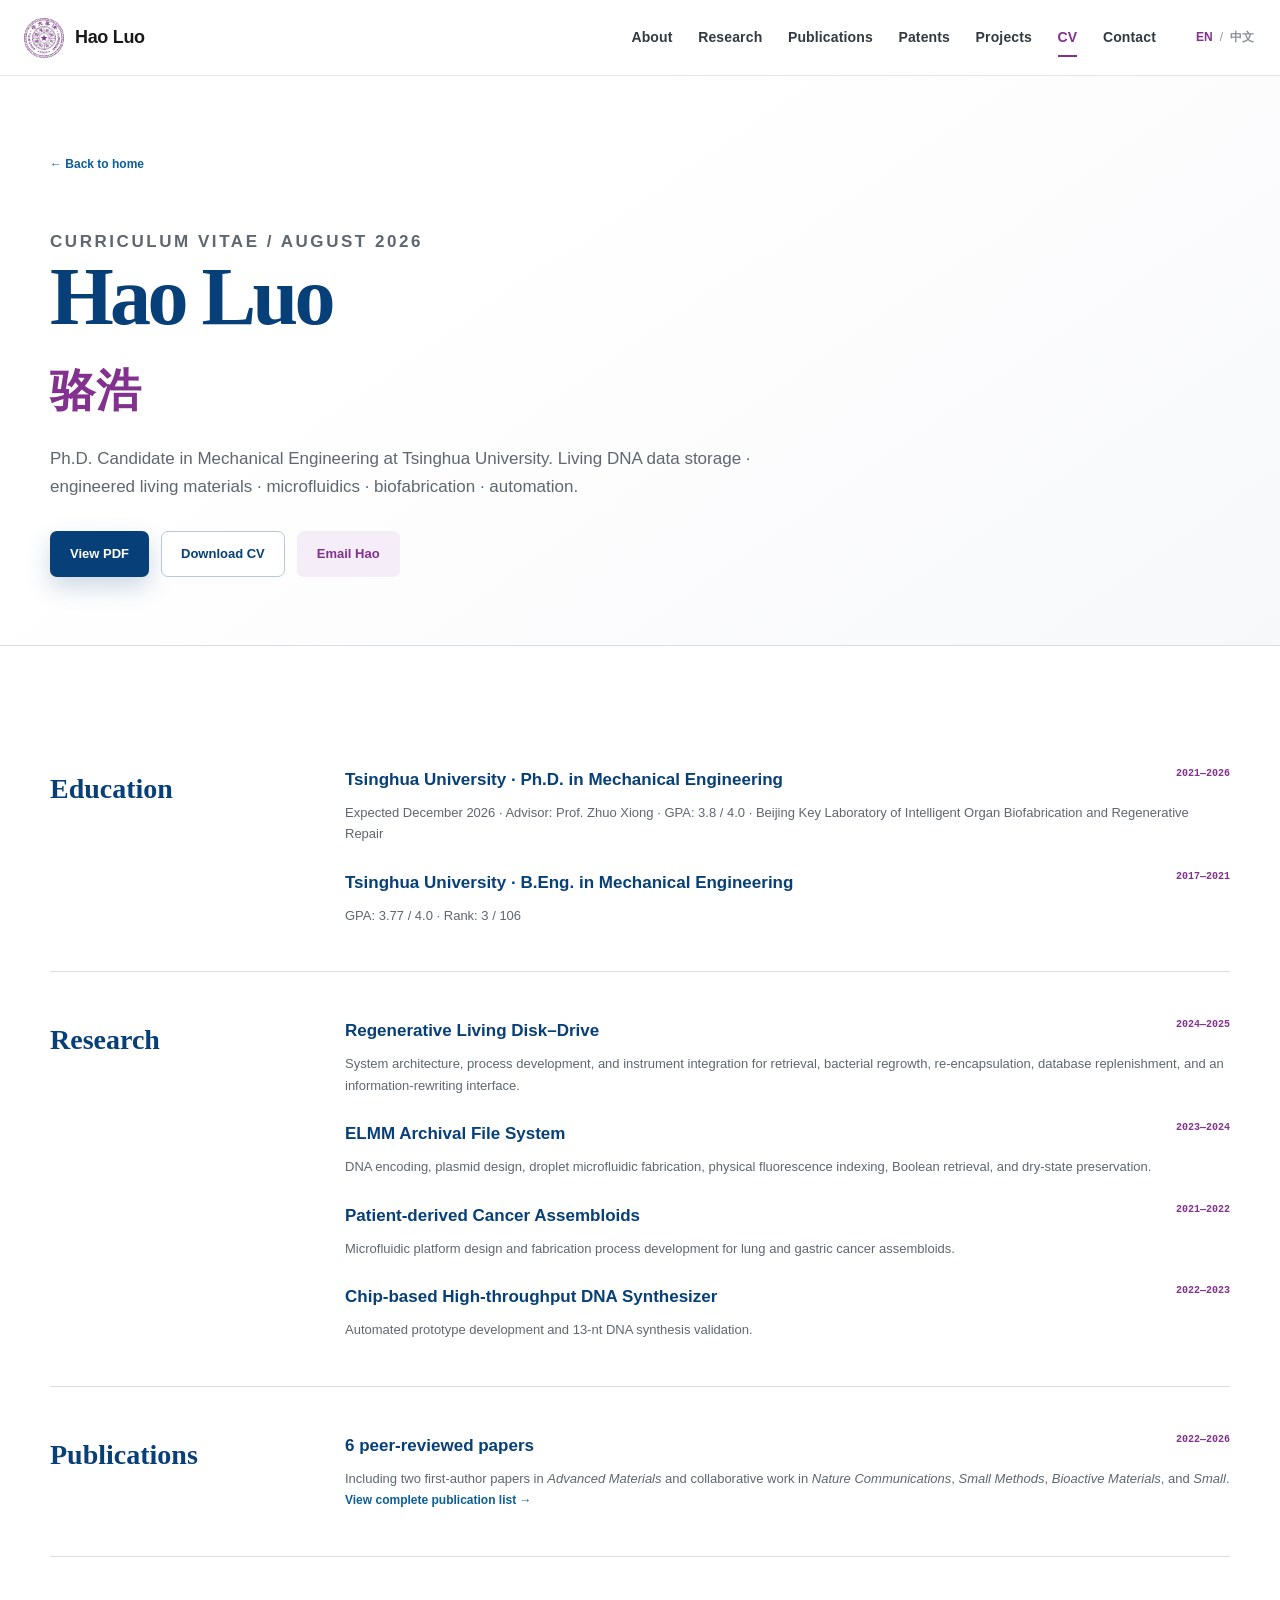
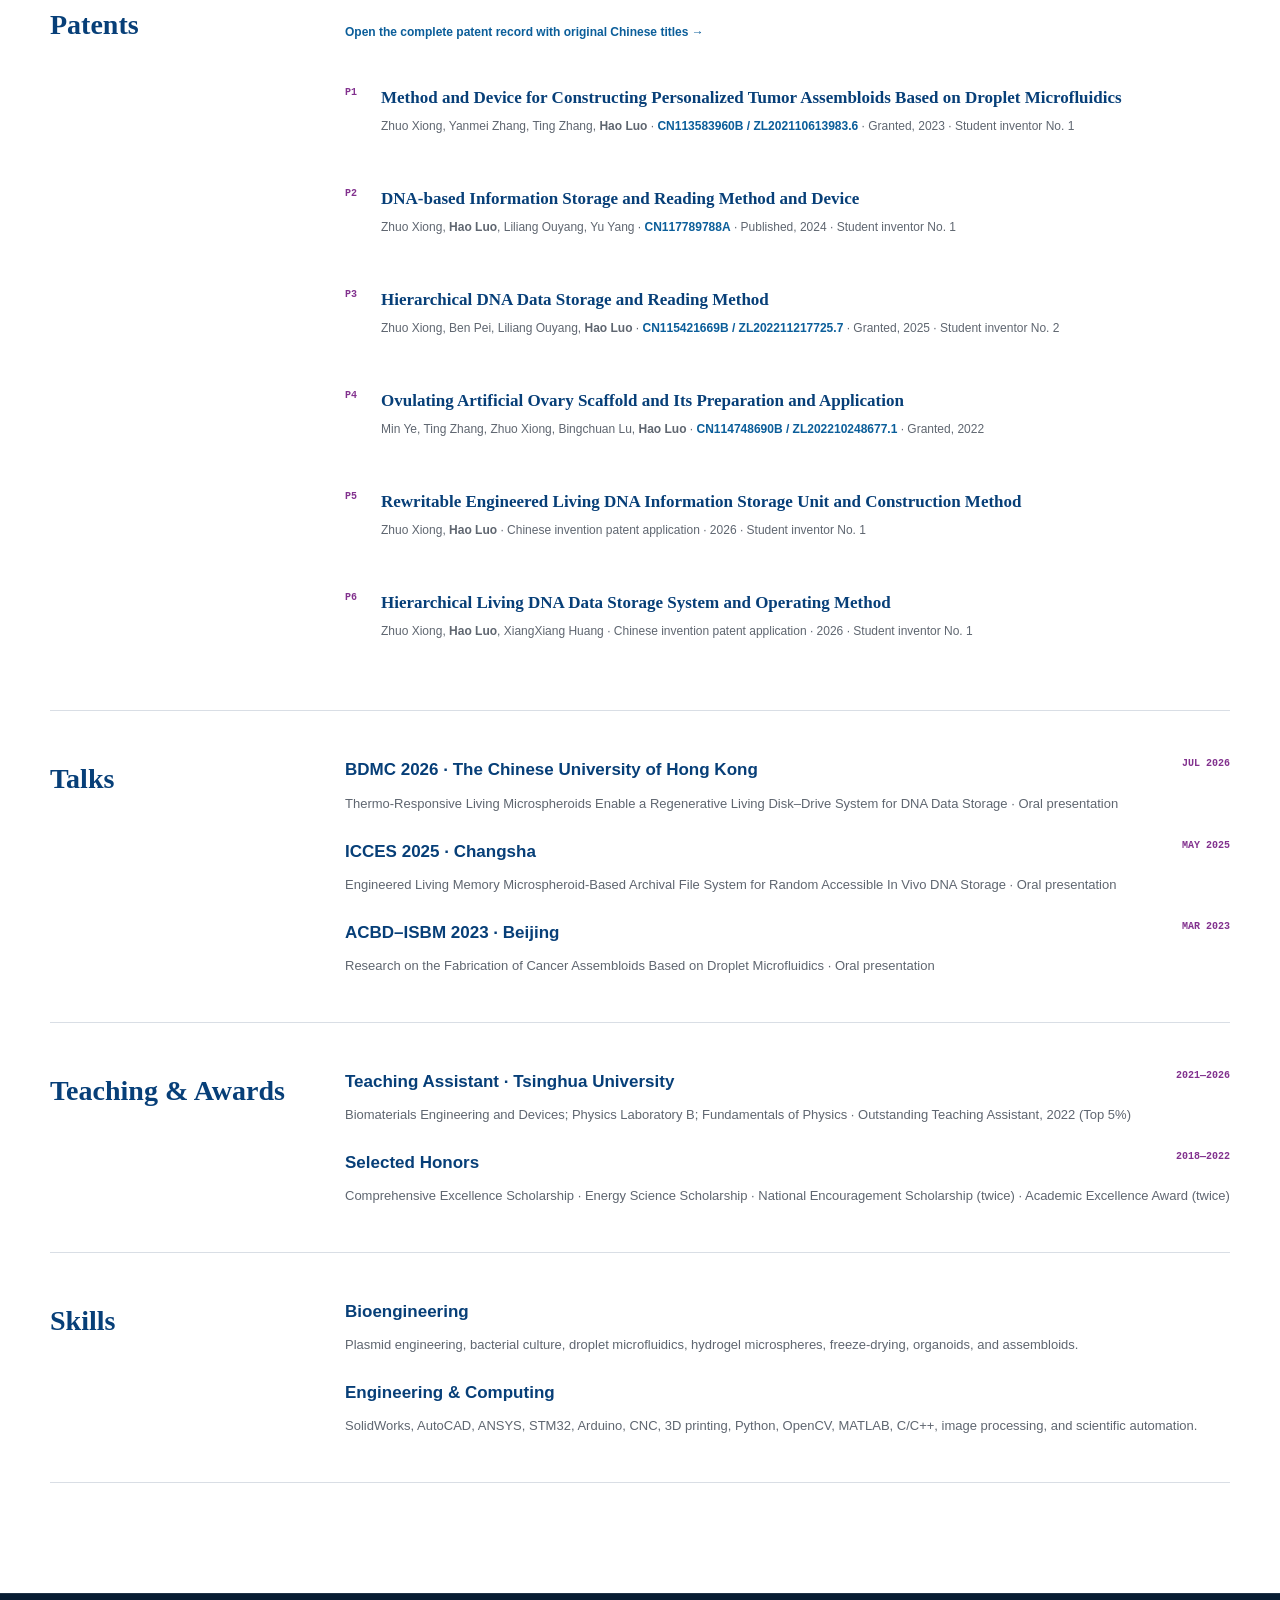
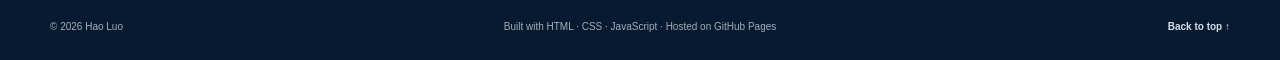
==== commit 84759774: "Complete bilingual academic portfolio records" ====
--- a/cv.html
+++ b/cv.html
@@ -9,47 +9,49 @@
   <link rel="icon" href="favicon.png" type="image/png">
   <link rel="stylesheet" href="css/style.css">
 </head>
-<body>
-  <a class="skip-link" href="#main">Skip to content</a>
+<body data-title-en="Curriculum Vitae | Hao Luo" data-title-zh="个人简历｜骆浩" data-description-en="Academic curriculum vitae of Hao Luo, Ph.D. candidate in Mechanical Engineering at Tsinghua University." data-description-zh="骆浩，清华大学机械工程博士研究生，研究方向为活体 DNA 数据存储、微流控、生物制造与科研装备自动化。">
+  <a class="skip-link" href="#main" data-zh="跳至正文">Skip to content</a>
   <header class="site-header" id="top">
     <div class="nav-wrap">
-      <a class="brand" href="index.html" aria-label="Hao Luo home"><img src="assets/images/tsinghua-seal.png" alt="Tsinghua University seal" width="42" height="42"><span>Hao Luo</span></a>
+      <a class="brand" href="index.html" aria-label="Hao Luo home"><img src="assets/images/tsinghua-seal.png" alt="Tsinghua University seal" width="42" height="42"><span data-zh="骆浩">Hao Luo</span></a>
       <button class="menu-toggle" type="button" aria-expanded="false" aria-controls="site-nav"><span class="sr-only">Open menu</span><span></span><span></span><span></span></button>
       <nav class="site-nav" id="site-nav" aria-label="Primary navigation">
-        <a href="index.html#about">About</a><a href="index.html#research">Research</a><a href="publications.html">Publications</a><a href="index.html#projects">Projects</a><a class="active" href="cv.html">CV</a><a href="index.html#contact">Contact</a>
+        <a href="index.html#about" data-i18n="navAbout">About</a><a href="index.html#research" data-i18n="navResearch">Research</a><a href="publications.html" data-i18n="navPublications">Publications</a><a href="patents.html" data-i18n="navPatents">Patents</a><a href="index.html#projects" data-i18n="navProjects">Projects</a><a class="active" href="cv.html" data-i18n="navCv">CV</a><a href="index.html#contact" data-i18n="navContact">Contact</a>
       </nav>
+      <div class="language-switch" aria-label="Language"><button class="lang-button active" type="button" data-set-lang="en" aria-pressed="true">EN</button><span aria-hidden="true">/</span><button class="lang-button" type="button" data-set-lang="zh" aria-pressed="false">中文</button></div>
     </div>
   </header>
   <main id="main">
     <section class="inner-hero">
       <div class="container reveal">
-        <a class="back-link" href="index.html">← Back to home</a>
-        <p class="section-index">Curriculum Vitae / August 2026</p>
-        <h1>Hao Luo<br><span class="title-zh">骆浩</span></h1>
-        <p>Ph.D. Candidate in Mechanical Engineering at Tsinghua University. Living DNA data storage · engineered living materials · microfluidics · biofabrication · automation.</p>
-        <div class="cv-actions"><a class="button button-primary" href="assets/cv/Hao_Luo_CV_EN.pdf" target="_blank">View PDF</a><a class="button button-secondary" href="assets/cv/Hao_Luo_CV_EN.pdf" download>Download CV</a><a class="button button-text" href="mailto:longalonga888@163.com">Email Hao</a></div>
+        <a class="back-link" href="index.html" data-zh="← 返回首页">← Back to home</a>
+        <p class="section-index" data-zh="个人简历 / 2026 年 8 月">Curriculum Vitae / August 2026</p>
+        <h1><span data-lang-only="en">Hao Luo<br><span class="title-zh">骆浩</span></span><span data-lang-only="zh" hidden>骆浩<br><span class="title-zh">Hao Luo</span></span></h1>
+        <p data-zh="清华大学机械工程博士研究生。核心方向：活体 DNA 数据存储；研究与工程能力覆盖工程化活体材料、微流控、生物制造、机器视觉与科研装备自动化。">Ph.D. Candidate in Mechanical Engineering at Tsinghua University. Living DNA data storage · engineered living materials · microfluidics · biofabrication · automation.</p>
+        <div class="cv-actions"><a class="button button-primary" href="assets/cv/Hao_Luo_CV_EN.pdf" target="_blank" data-zh="查看英文 PDF">View PDF</a><a class="button button-secondary" href="assets/cv/Hao_Luo_CV_EN.pdf" download data-zh="下载英文简历">Download CV</a><a class="button button-text" href="mailto:longalonga888@163.com" data-zh="发送邮件">Email Hao</a></div>
       </div>
     </section>
     <section class="inner-content">
       <div class="container">
-        <section class="cv-section reveal"><h2>Education</h2><div class="cv-section-content"><article class="cv-entry"><h3>Tsinghua University · Ph.D. in Mechanical Engineering</h3><span class="cv-date">2021—2026</span><p>Expected December 2026 · Advisor: Prof. Zhuo Xiong · GPA: 3.8 / 4.0 · Beijing Key Laboratory of Intelligent Organ Biofabrication and Regenerative Repair</p></article><article class="cv-entry"><h3>Tsinghua University · B.Eng. in Mechanical Engineering</h3><span class="cv-date">2017—2021</span><p>GPA: 3.77 / 4.0 · Rank: 3 / 106</p></article></div></section>
-        <section class="cv-section reveal"><h2>Research</h2><div class="cv-section-content"><article class="cv-entry"><h3>Regenerative Living Disk–Drive</h3><span class="cv-date">2024—2025</span><p>System architecture, process development, and instrument integration for retrieval, bacterial regrowth, re-encapsulation, database replenishment, and an information-rewriting interface.</p></article><article class="cv-entry"><h3>ELMM Archival File System</h3><span class="cv-date">2023—2024</span><p>DNA encoding, plasmid design, droplet microfluidic fabrication, physical fluorescence indexing, Boolean retrieval, and dry-state preservation.</p></article><article class="cv-entry"><h3>Patient-derived Cancer Assembloids</h3><span class="cv-date">2021—2022</span><p>Microfluidic platform design and fabrication process development for lung and gastric cancer assembloids.</p></article><article class="cv-entry"><h3>Chip-based High-throughput DNA Synthesizer</h3><span class="cv-date">2022—2023</span><p>Automated prototype development and 13-nt DNA synthesis validation.</p></article></div></section>
-        <section class="cv-section reveal"><h2>Publications</h2><div class="cv-section-content"><article class="cv-entry"><h3>6 peer-reviewed papers</h3><span class="cv-date">2022—2026</span><p>Including two first-author papers in Advanced Materials and collaborative work in Nature Communications, Small Methods, Bioactive Materials, and Small. <a class="text-link" href="publications.html">View complete publication list →</a></p></article></div></section>
-        <section class="cv-section reveal" id="patents"><h2>Patents</h2><div class="cv-section-content patent-list">
-          <article class="patent-entry"><h3>Method and Device for Constructing Personalized Tumor Assembloids Based on Droplet Microfluidics</h3><p>Zhuo Xiong, Yanmei Zhang, Ting Zhang, <strong>Hao Luo</strong> · <a href="https://patents.google.com/patent/CN113583960B/en" target="_blank" rel="noopener">CN113583960B</a> · Granted, 2023 · Student first inventor</p></article>
-          <article class="patent-entry"><h3>DNA-based Information Storage and Reading Method and Device</h3><p>Zhuo Xiong, <strong>Hao Luo</strong>, Liliang Ouyang, Yu Yang · <a href="https://patents.google.com/patent/CN117789788A/en" target="_blank" rel="noopener">CN117789788A</a> · Published, 2024 · Student first inventor</p></article>
-          <article class="patent-entry"><h3>Hierarchical DNA Data Storage and Reading Method</h3><p>Zhuo Xiong, Ben Pei, Liliang Ouyang, <strong>Hao Luo</strong> · <a href="https://patents.google.com/patent/CN115421669B/en" target="_blank" rel="noopener">CN115421669B</a> · Granted, 2025</p></article>
-          <article class="patent-entry"><h3>Ovulating Artificial Ovary Scaffold and Its Preparation and Application</h3><p>Min Ye, Ting Zhang, Zhuo Xiong, Bingchuan Lu, <strong>Hao Luo</strong> · <a href="https://patents.google.com/patent/CN114748690B/en" target="_blank" rel="noopener">CN114748690B</a> · Granted, 2022</p></article>
-          <article class="patent-entry"><h3>Rewritable Engineered Living DNA Information Storage Unit and Construction Method</h3><p>Zhuo Xiong, <strong>Hao Luo</strong> · Chinese invention patent application · 2026 · Student first inventor</p></article>
-          <article class="patent-entry"><h3>Hierarchical Living DNA Data Storage System and Operating Method</h3><p>Zhuo Xiong, <strong>Hao Luo</strong>, XiangXiang Huang · Chinese invention patent application · 2026 · Student first inventor</p></article>
+        <section class="cv-section reveal"><h2 data-zh="教育背景">Education</h2><div class="cv-section-content"><article class="cv-entry"><h3 data-zh="清华大学 · 机械工程博士研究生">Tsinghua University · Ph.D. in Mechanical Engineering</h3><span class="cv-date">2021—2026</span><p data-zh="预计 2026 年 12 月毕业 · 导师：熊卓教授 · GPA：3.8 / 4.0 · 智能器官生物制造与功能重建北京市重点实验室">Expected December 2026 · Advisor: Prof. Zhuo Xiong · GPA: 3.8 / 4.0 · Beijing Key Laboratory of Intelligent Organ Biofabrication and Regenerative Repair</p></article><article class="cv-entry"><h3 data-zh="清华大学 · 机械工程工学学士">Tsinghua University · B.Eng. in Mechanical Engineering</h3><span class="cv-date">2017—2021</span><p data-zh="GPA：3.77 / 4.0 · 专业排名：3 / 106">GPA: 3.77 / 4.0 · Rank: 3 / 106</p></article></div></section>
+        <section class="cv-section reveal"><h2 data-zh="代表性研究贡献">Research</h2><div class="cv-section-content"><article class="cv-entry"><h3 data-zh="可再生 Living Disk–Drive 系统">Regenerative Living Disk–Drive</h3><span class="cv-date">2024—2025</span><p data-zh="负责面向检索、工程菌扩增、再封装、数据库补库与信息改写接口的系统架构、工艺开发和仪器集成。">System architecture, process development, and instrument integration for retrieval, bacterial regrowth, re-encapsulation, database replenishment, and an information-rewriting interface.</p></article><article class="cv-entry"><h3 data-zh="ELMM 归档文件系统">ELMM Archival File System</h3><span class="cv-date">2023—2024</span><p data-zh="开展 DNA 编码、质粒设计、液滴微流控制造、荧光物理索引、布尔检索和干态保存研究。">DNA encoding, plasmid design, droplet microfluidic fabrication, physical fluorescence indexing, Boolean retrieval, and dry-state preservation.</p></article><article class="cv-entry"><h3 data-zh="患者来源肿瘤类组装体">Patient-derived Cancer Assembloids</h3><span class="cv-date">2021—2022</span><p data-zh="面向肺癌与胃癌类组装体研究，主要负责微流控平台设计与制造工艺开发。">Microfluidic platform design and fabrication process development for lung and gastric cancer assembloids.</p></article><article class="cv-entry"><h3 data-zh="芯片式高通量 DNA 合成仪">Chip-based High-throughput DNA Synthesizer</h3><span class="cv-date">2022—2023</span><p data-zh="开发自动化原型并完成 13 nt DNA 合成验证。">Automated prototype development and 13-nt DNA synthesis validation.</p></article></div></section>
+        <section class="cv-section reveal"><h2 data-zh="同行评议论文">Publications</h2><div class="cv-section-content"><article class="cv-entry"><h3 data-zh="6 篇同行评议论文">6 peer-reviewed papers</h3><span class="cv-date">2022—2026</span><p><span data-lang-only="en">Including two first-author papers in <em>Advanced Materials</em> and collaborative work in <em>Nature Communications</em>, <em>Small Methods</em>, <em>Bioactive Materials</em>, and <em>Small</em>. <a class="text-link" href="publications.html">View complete publication list →</a></span><span data-lang-only="zh" hidden>其中 2 篇以第一作者发表于 <em>Advanced Materials</em>，合作论文发表于 <em>Nature Communications</em>、<em>Small Methods</em>、<em>Bioactive Materials</em> 与 <em>Small</em>。<a class="text-link" href="publications.html">查看全部 6 篇论文 →</a></span></p></article></div></section>
+        <section class="cv-section reveal" id="patents"><h2 data-zh="中国发明专利">Patents</h2><div class="cv-section-content patent-list">
+          <p><a class="text-link" href="patents.html" data-zh="查看包含中文原始题名的完整专利记录 →">Open the complete patent record with original Chinese titles →</a></p>
+          <article class="patent-entry"><h3 data-zh="一种基于液滴微流控技术的个性化肿瘤类组装体构建方法及装置">Method and Device for Constructing Personalized Tumor Assembloids Based on Droplet Microfluidics</h3><p data-zh-html="熊卓、张艳梅、张婷、<strong>骆浩</strong> · <a href=&quot;https://patents.google.com/patent/CN113583960B/zh&quot; target=&quot;_blank&quot; rel=&quot;noopener&quot;>CN113583960B / ZL202110613983.6</a> · 2023 年授权 · 学生发明人第 1 位">Zhuo Xiong, Yanmei Zhang, Ting Zhang, <strong>Hao Luo</strong> · <a href="https://patents.google.com/patent/CN113583960B/zh" target="_blank" rel="noopener">CN113583960B / ZL202110613983.6</a> · Granted, 2023 · Student inventor No. 1</p></article>
+          <article class="patent-entry"><h3 data-zh="信息的 DNA 存储、读取方法及装置">DNA-based Information Storage and Reading Method and Device</h3><p data-zh-html="熊卓、<strong>骆浩</strong>、欧阳礼亮、杨宇 · <a href=&quot;https://patents.google.com/patent/CN117789788A/zh&quot; target=&quot;_blank&quot; rel=&quot;noopener&quot;>CN117789788A</a> · 2024 年公开 · 学生发明人第 1 位">Zhuo Xiong, <strong>Hao Luo</strong>, Liliang Ouyang, Yu Yang · <a href="https://patents.google.com/patent/CN117789788A/zh" target="_blank" rel="noopener">CN117789788A</a> · Published, 2024 · Student inventor No. 1</p></article>
+          <article class="patent-entry"><h3 data-zh="DNA 数据分级存储与读取方法">Hierarchical DNA Data Storage and Reading Method</h3><p data-zh-html="熊卓、裴犇、欧阳礼亮、<strong>骆浩</strong> · <a href=&quot;https://patents.google.com/patent/CN115421669B/zh&quot; target=&quot;_blank&quot; rel=&quot;noopener&quot;>CN115421669B / ZL202211217725.7</a> · 2025 年授权 · 学生发明人第 2 位">Zhuo Xiong, Ben Pei, Liliang Ouyang, <strong>Hao Luo</strong> · <a href="https://patents.google.com/patent/CN115421669B/zh" target="_blank" rel="noopener">CN115421669B / ZL202211217725.7</a> · Granted, 2025 · Student inventor No. 2</p></article>
+          <article class="patent-entry"><h3 data-zh="一种可排卵的人工卵巢支架及其制备方法和应用">Ovulating Artificial Ovary Scaffold and Its Preparation and Application</h3><p data-zh-html="叶旻、张婷、熊卓、鲁冰川、<strong>骆浩</strong> · <a href=&quot;https://patents.google.com/patent/CN114748690B/zh&quot; target=&quot;_blank&quot; rel=&quot;noopener&quot;>CN114748690B / ZL202210248677.1</a> · 2022 年授权">Min Ye, Ting Zhang, Zhuo Xiong, Bingchuan Lu, <strong>Hao Luo</strong> · <a href="https://patents.google.com/patent/CN114748690B/zh" target="_blank" rel="noopener">CN114748690B / ZL202210248677.1</a> · Granted, 2022</p></article>
+          <article class="patent-entry"><h3 data-zh="一种可循环改写的工程化活体 DNA 信息存储单元及其构建方法">Rewritable Engineered Living DNA Information Storage Unit and Construction Method</h3><p data-zh-html="熊卓、<strong>骆浩</strong> · 中国发明专利申请 · 2026 · 学生发明人第 1 位">Zhuo Xiong, <strong>Hao Luo</strong> · Chinese invention patent application · 2026 · Student inventor No. 1</p></article>
+          <article class="patent-entry"><h3 data-zh="一种分级活体 DNA 数据存储系统及其运行方法">Hierarchical Living DNA Data Storage System and Operating Method</h3><p data-zh-html="熊卓、<strong>骆浩</strong>、黄想响 · 中国发明专利申请 · 2026 · 学生发明人第 1 位">Zhuo Xiong, <strong>Hao Luo</strong>, XiangXiang Huang · Chinese invention patent application · 2026 · Student inventor No. 1</p></article>
         </div></section>
-        <section class="cv-section reveal"><h2>Talks</h2><div class="cv-section-content"><article class="cv-entry"><h3>BDMC 2026 · The Chinese University of Hong Kong</h3><span class="cv-date">JUL 2026</span><p>Thermo-Responsive Living Microspheroids Enable a Regenerative Living Disk–Drive System for DNA Data Storage · Oral presentation</p></article><article class="cv-entry"><h3>ICCES 2025 · Changsha</h3><span class="cv-date">MAY 2025</span><p>Engineered Living Memory Microspheroid-Based Archival File System for Random Accessible In Vivo DNA Storage · Oral presentation</p></article><article class="cv-entry"><h3>ACBD–ISBM 2023 · Beijing</h3><span class="cv-date">MAR 2023</span><p>Research on the Fabrication of Cancer Assembloids Based on Droplet Microfluidics · Oral presentation</p></article></div></section>
-        <section class="cv-section reveal"><h2>Teaching & Awards</h2><div class="cv-section-content"><article class="cv-entry"><h3>Teaching Assistant · Tsinghua University</h3><span class="cv-date">2021—2026</span><p>Biomaterials Engineering and Devices; Physics Laboratory B; Fundamentals of Physics · Outstanding Teaching Assistant, 2022 (Top 5%)</p></article><article class="cv-entry"><h3>Selected Honors</h3><span class="cv-date">2018—2022</span><p>Comprehensive Excellence Scholarship · Energy Science Scholarship · National Encouragement Scholarship (twice) · Academic Excellence Award (twice)</p></article></div></section>
-        <section class="cv-section reveal"><h2>Skills</h2><div class="cv-section-content"><article class="cv-entry"><h3>Bioengineering</h3><p>Plasmid engineering, bacterial culture, droplet microfluidics, hydrogel microspheres, freeze-drying, organoids, and assembloids.</p></article><article class="cv-entry"><h3>Engineering & Computing</h3><p>SolidWorks, AutoCAD, ANSYS, STM32, Arduino, CNC, 3D printing, Python, OpenCV, MATLAB, C/C++, image processing, and scientific automation.</p></article></div></section>
+        <section class="cv-section reveal"><h2 data-zh="会议报告与交流">Talks</h2><div class="cv-section-content"><article class="cv-entry"><h3 data-zh="BDMC 2026 · 香港中文大学">BDMC 2026 · The Chinese University of Hong Kong</h3><span class="cv-date" data-zh="2026 年 7 月">JUL 2026</span><p><span data-lang-only="en">Thermo-Responsive Living Microspheroids Enable a Regenerative Living Disk–Drive System for DNA Data Storage · Oral presentation</span><span data-lang-only="zh" hidden>“Thermo-Responsive Living Microspheroids Enable a Regenerative Living Disk–Drive System for DNA Data Storage” · 口头报告</span></p></article><article class="cv-entry"><h3 data-zh="ICCES 2025 · 长沙">ICCES 2025 · Changsha</h3><span class="cv-date" data-zh="2025 年 5 月">MAY 2025</span><p><span data-lang-only="en">Engineered Living Memory Microspheroid-Based Archival File System for Random Accessible In Vivo DNA Storage · Oral presentation</span><span data-lang-only="zh" hidden>“Engineered Living Memory Microspheroid-Based Archival File System for Random Accessible In Vivo DNA Storage” · 口头报告</span></p></article><article class="cv-entry"><h3 data-zh="ACBD–ISBM 2023 · 北京">ACBD–ISBM 2023 · Beijing</h3><span class="cv-date" data-zh="2023 年 3 月">MAR 2023</span><p><span data-lang-only="en">Research on the Fabrication of Cancer Assembloids Based on Droplet Microfluidics · Oral presentation</span><span data-lang-only="zh" hidden>“Research on the Fabrication of Cancer Assembloids Based on Droplet Microfluidics” · 口头报告</span></p></article></div></section>
+        <section class="cv-section reveal"><h2 data-zh="教学与奖励">Teaching & Awards</h2><div class="cv-section-content"><article class="cv-entry"><h3 data-zh="清华大学助教">Teaching Assistant · Tsinghua University</h3><span class="cv-date">2021—2026</span><p data-zh="《生物材料工程与器件》《大学物理实验 B》《大学物理基础》· 2022 年获评清华大学优秀助教（全校前 5%）">Biomaterials Engineering and Devices; Physics Laboratory B; Fundamentals of Physics · Outstanding Teaching Assistant, 2022 (Top 5%)</p></article><article class="cv-entry"><h3 data-zh="代表性荣誉">Selected Honors</h3><span class="cv-date">2018—2022</span><p data-zh="综合优秀奖学金 · 能源科学奖学金 · 国家励志奖学金（两次）· 学业优秀奖（两次）">Comprehensive Excellence Scholarship · Energy Science Scholarship · National Encouragement Scholarship (twice) · Academic Excellence Award (twice)</p></article></div></section>
+        <section class="cv-section reveal"><h2 data-zh="专业技能">Skills</h2><div class="cv-section-content"><article class="cv-entry"><h3 data-zh="生物工程">Bioengineering</h3><p data-zh="质粒工程、细菌培养、液滴微流控、水凝胶微球、冻干、类器官与类组装体。">Plasmid engineering, bacterial culture, droplet microfluidics, hydrogel microspheres, freeze-drying, organoids, and assembloids.</p></article><article class="cv-entry"><h3 data-zh="工程与计算">Engineering & Computing</h3><p data-zh="SolidWorks、AutoCAD、ANSYS、STM32、Arduino、CNC、3D 打印、Python、OpenCV、MATLAB、C/C++、图像处理与科研自动化。">SolidWorks, AutoCAD, ANSYS, STM32, Arduino, CNC, 3D printing, Python, OpenCV, MATLAB, C/C++, image processing, and scientific automation.</p></article></div></section>
       </div>
     </section>
   </main>
-  <footer class="site-footer"><div class="container footer-grid"><p>© 2026 Hao Luo</p><p>Built with HTML · CSS · JavaScript <span>·</span> Hosted on GitHub Pages</p><a href="#top">Back to top ↑</a></div></footer>
+  <footer class="site-footer"><div class="container footer-grid"><p data-zh="© 2026 骆浩">© 2026 Hao Luo</p><p data-zh="使用 HTML · CSS · JavaScript 构建 · 托管于 GitHub Pages">Built with HTML · CSS · JavaScript <span>·</span> Hosted on GitHub Pages</p><a href="#top" data-zh="返回顶部 ↑">Back to top ↑</a></div></footer>
   <script src="js/main.js" defer></script>
 </body>
 </html>
--- a/css/style.css
+++ b/css/style.css
@@ -211,7 +211,9 @@
 .chip-row { display: flex; flex-wrap: wrap; gap: 7px; margin-top: 21px; }
 .chip-row span { padding: 5px 8px; color: #46515d; background: #f1f3f6; border-radius: 4px; font-size: 9px; font-weight: 700; letter-spacing: .04em; text-transform: uppercase; }
 
-.experience-section { background: var(--surface); }
+.education-section, .experience-section { background: var(--surface); }
+.education-layout { display: grid; grid-template-columns: minmax(220px, .7fr) minmax(0, 1.3fr); gap: clamp(55px, 9vw, 120px); align-items: start; }
+.education-layout .section-heading { margin-bottom: 0; }
 .split-layout { display: grid; grid-template-columns: 1fr 1fr; gap: clamp(55px, 9vw, 120px); }
 .split-layout .section-heading { margin-bottom: 42px; }
 .timeline { position: relative; padding-left: 30px; }
@@ -227,6 +229,11 @@
 .talk-list article { padding: 22px 0; border-bottom: 1px solid var(--line); }
 .talk-list h3 { margin: 8px 0 8px; color: var(--blue); font-family: Georgia, serif; font-size: 18px; font-weight: 600; line-height: 1.35; }
 .talk-list p { margin: 0; color: var(--muted); font-size: 11px; }
+.talks-grid { display: grid; grid-template-columns: repeat(3, minmax(0, 1fr)); border-bottom: 1px solid var(--line-dark); }
+.talks-grid article { padding: 28px 30px 30px; border-bottom: 0; }
+.talks-grid article:first-child { padding-left: 0; }
+.talks-grid article:last-child { padding-right: 0; }
+.talks-grid article + article { border-left: 1px solid var(--line); }
 
 .compact-section { padding-top: 95px; }
 .three-column-info { display: grid; grid-template-columns: repeat(3, 1fr); border-top: 1px solid var(--line-dark); border-bottom: 1px solid var(--line-dark); }
@@ -287,6 +294,9 @@
 .all-pubs .pub-main h3 { font-size: clamp(21px, 2.25vw, 28px); }
 .all-pubs .pub-year { display: grid; align-content: start; justify-items: start; gap: 9px; }
 .all-pubs .pub-year small { color: var(--muted); font-size: 10px; }
+.record-note { display: flex; align-items: center; justify-content: space-between; gap: 24px; margin-bottom: 24px; padding: 20px 24px; color: var(--blue); background: var(--surface); border: 1px solid var(--line); border-left: 4px solid var(--purple); border-radius: 8px; }
+.record-note strong { font-family: Georgia, serif; font-size: 20px; }
+.record-note span { color: var(--muted); font-size: 12px; text-align: right; }
 .journal-monogram { display: grid; place-items: center; width: 58px; height: 58px; color: var(--white); background: var(--purple); border-radius: 8px; font-family: Georgia, serif; font-size: 20px; font-weight: 700; letter-spacing: -.02em; box-shadow: 0 8px 20px rgba(130, 49, 142, .18); }
 .journal-blue { background: var(--blue); box-shadow: 0 8px 20px rgba(7, 63, 120, .18); }
 .journal-cyan { background: var(--cyan); box-shadow: 0 8px 20px rgba(38, 124, 137, .18); }
@@ -305,6 +315,23 @@
 .patent-entry h3 { margin: 0 0 5px; color: var(--blue); font-family: Georgia, serif; font-size: 17px; }
 .patent-entry p { margin: 0; color: var(--muted); font-size: 12px; }
 .patent-entry a { color: var(--link); font-weight: 700; }
+.patent-record-list { counter-reset: detailed-patent; }
+.patent-record { display: grid; grid-template-columns: 110px 1fr; gap: 35px; padding: 42px 5px; border-bottom: 1px solid var(--line); }
+.patent-index { display: grid; align-content: start; justify-items: start; gap: 8px; }
+.patent-index span { display: grid; place-items: center; width: 58px; height: 58px; color: var(--white); background: var(--blue); border-radius: 8px; font-family: Georgia, serif; font-size: 17px; font-weight: 700; box-shadow: 0 8px 20px rgba(7, 63, 120, .16); }
+.patent-index small { color: var(--muted); font-size: 10px; }
+.patent-record-main h2 { max-width: 900px; margin: 12px 0 8px; color: var(--blue); font-family: Georgia, serif; font-size: clamp(21px, 2.25vw, 28px); line-height: 1.22; }
+.patent-record-main > p { margin: 7px 0 0; color: var(--muted); font-size: 13px; }
+.patent-record-main .patent-original { color: var(--purple); font-family: "Songti SC", "Noto Serif CJK SC", serif; font-size: 15px; font-weight: 700; }
+.patent-meta { display: flex; flex-wrap: wrap; align-items: center; gap: 8px; }
+.tag-blue { background: var(--blue); }
+.tag-muted { background: #68717c; }
+.tag-outline { color: var(--purple); background: #fff; border: 1px solid rgba(130, 49, 142, .3); }
+.patent-identifiers { display: flex; flex-wrap: wrap; gap: 8px 16px; padding-top: 8px; }
+.patent-identifiers a { color: var(--link); font-weight: 720; }
+.patent-identifiers span { position: relative; }
+.patent-identifiers span + span::before { content: "·"; position: absolute; left: -10px; color: #aab0b7; }
+.record-source-note { max-width: 900px; margin: 34px 0 0; color: #858c94; font-size: 11px; }
 
 @media (max-width: 1020px) {
   .site-nav { gap: 17px; }
@@ -345,9 +372,15 @@
   .stat:nth-child(3) { border-top: 1px solid rgba(255, 255, 255, .2); }
   .stat:nth-child(4) { border-top: 1px solid rgba(255, 255, 255, .2); border-right: 1px solid rgba(255, 255, 255, .2); }
   .section-heading-row { align-items: start; flex-direction: column; gap: 20px; }
+  .record-note { align-items: flex-start; flex-direction: column; }
+  .record-note span { text-align: left; }
   .highlight-media { min-height: 430px; }
   .publication-item { grid-template-columns: 75px 1fr; gap: 20px; }
+  .education-layout { grid-template-columns: 1fr; gap: 36px; }
   .split-layout { grid-template-columns: 1fr; }
+  .talks-grid { grid-template-columns: 1fr; }
+  .talks-grid article, .talks-grid article:first-child, .talks-grid article:last-child { padding: 24px 0; }
+  .talks-grid article + article { border-left: 0; border-top: 1px solid var(--line); }
   .three-column-info { grid-template-columns: 1fr; }
   .info-column, .info-column + .info-column { padding: 28px 0; border-left: 0; border-top: 1px solid var(--line); }
   .info-column:first-child { border-top: 0; }
@@ -395,6 +428,7 @@
   .metric-row { grid-template-columns: 1fr; }
   .metric-row > span { min-height: 72px; }
   .publication-item, .all-pubs .publication-item { grid-template-columns: 1fr; gap: 8px; padding: 30px 0; }
+  .patent-record { grid-template-columns: 1fr; gap: 10px; padding: 32px 0; }
   .pub-main h3 { font-size: 22px; }
   .project-grid { grid-template-columns: 1fr; }
   .project-wide { grid-column: auto; }
